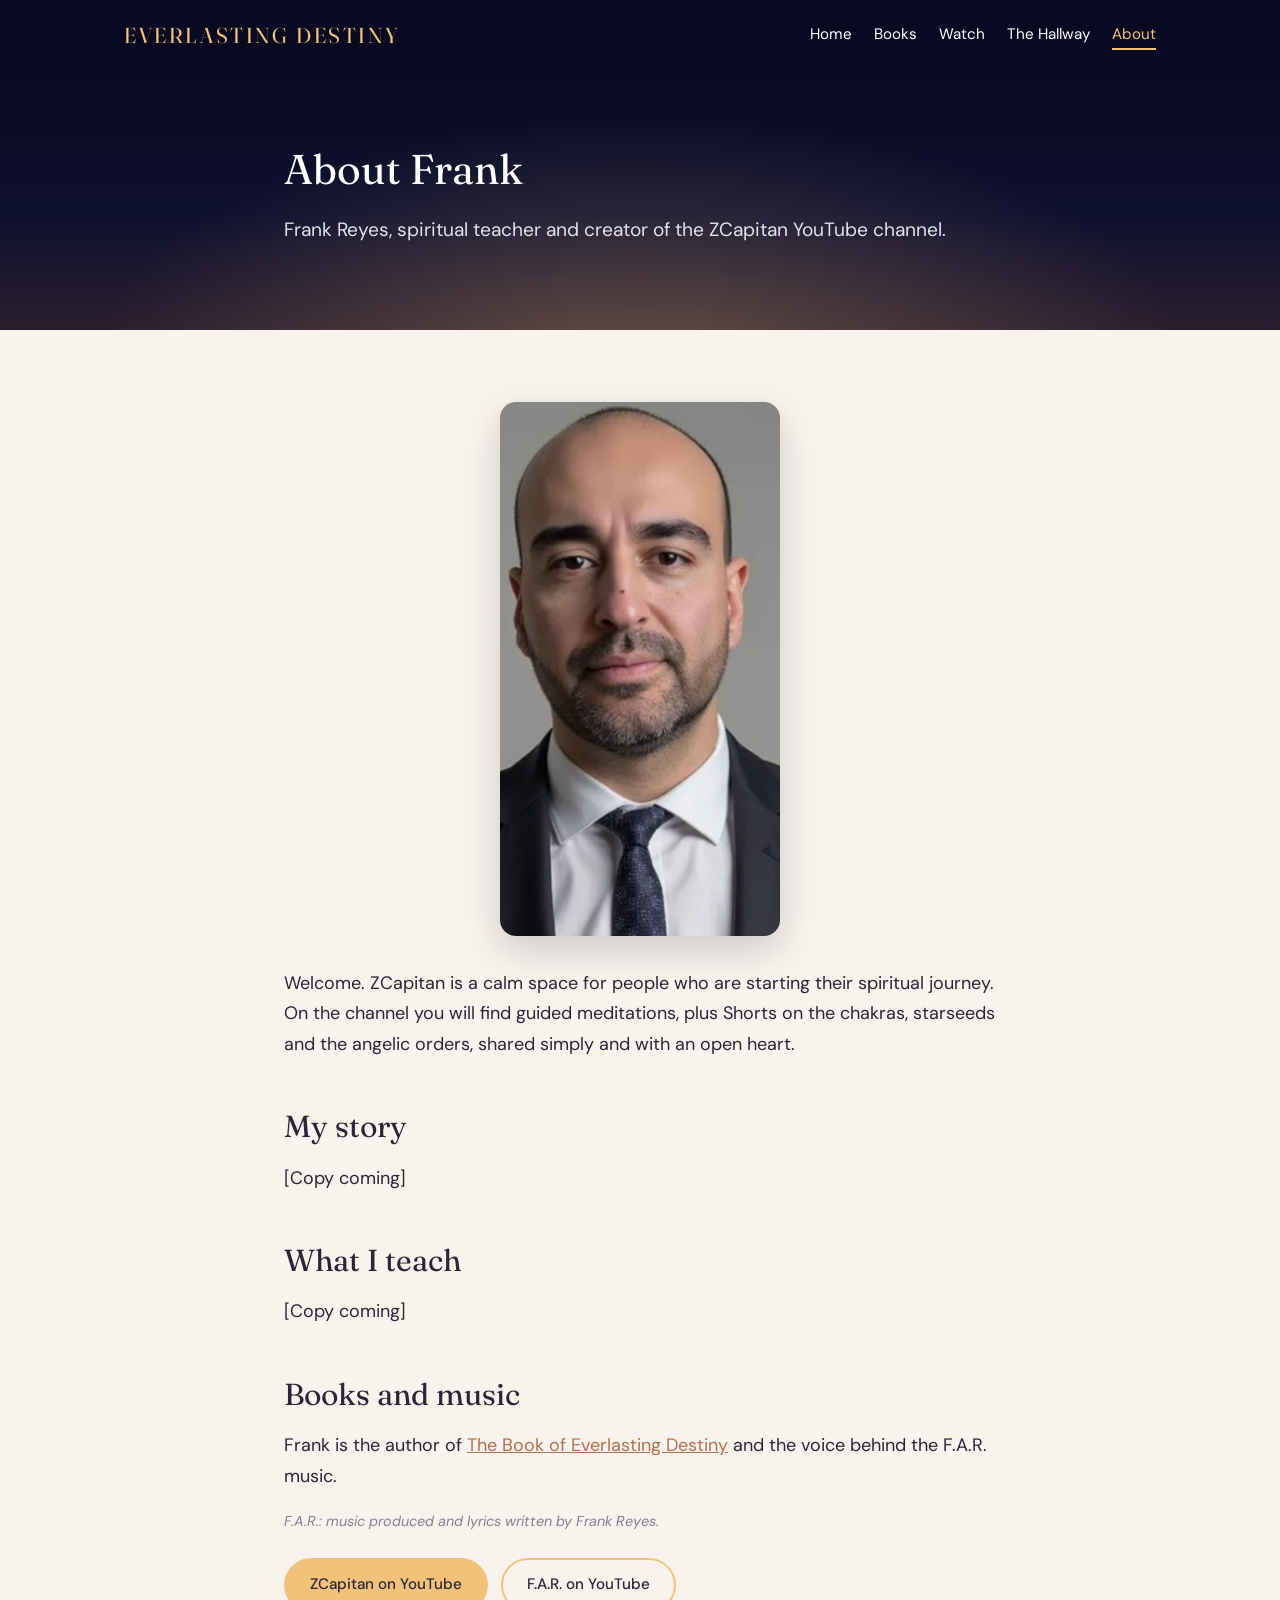
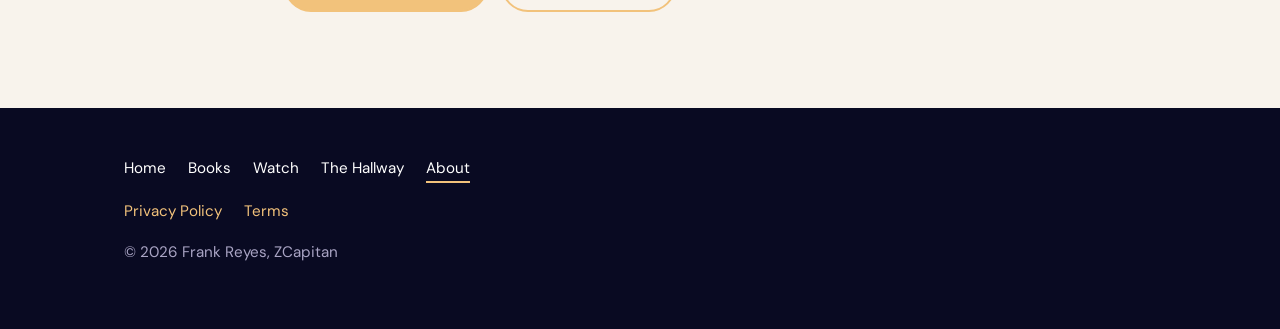
==== about.html @ 62c0195e "About preview: show Frank Reyes's supplied portrait Replace the About photo placeholder with the app" ====
<!DOCTYPE html>
<html lang="en">
<head>
<meta charset="utf-8">
<meta name="viewport" content="width=device-width, initial-scale=1">
<title>About | Everlasting Destiny | Frank Reyes</title>
<meta name="description" content="Frank Reyes, spiritual teacher and creator of the ZCapitan YouTube channel, a calm space for people who are starting their spiritual journey.">
<link rel="canonical" href="https://everlastingdestiny.com/about.html">
<script type="application/ld+json">
{
 "@context": "https://schema.org",
 "@graph": [
  {
   "@type": "WebSite",
   "@id": "https://everlastingdestiny.com/#website",
   "url": "https://everlastingdestiny.com/",
   "name": "Everlasting Destiny",
   "publisher": {
    "@id": "https://everlastingdestiny.com/#person"
   },
   "inLanguage": "en"
  },
  {
   "@type": "Person",
   "@id": "https://everlastingdestiny.com/#person",
   "name": "Frank Reyes",
   "alternateName": "ZCapitan",
   "url": "https://everlastingdestiny.com/about.html",
   "description": "Frank Reyes, spiritual teacher and creator of the ZCapitan YouTube channel.",
   "sameAs": [
    "https://www.youtube.com/@zcapitan11-11",
    "https://www.youtube.com/channel/UCcsgFkU-D784oD-atWfQndQ"
   ]
  },
  {
   "@type": "AboutPage",
   "@id": "https://everlastingdestiny.com/about.html#webpage",
   "url": "https://everlastingdestiny.com/about.html",
   "name": "About | Everlasting Destiny | Frank Reyes",
   "description": "Frank Reyes, spiritual teacher and creator of the ZCapitan YouTube channel, a calm space for people who are starting their spiritual journey.",
   "isPartOf": {
    "@id": "https://everlastingdestiny.com/#website"
   },
   "inLanguage": "en",
   "about": {
    "@id": "https://everlastingdestiny.com/#person"
   },
   "mainEntity": {
    "@id": "https://everlastingdestiny.com/#person"
   }
  }
 ]
}
</script>
<link rel="stylesheet" href="style.css">
</head>
<body>
<header class="site-header"><div class="wrap">
<a class="brand" href="index.html" aria-label="Everlasting Destiny, home">Everlasting Destiny</a>
<nav><a href="index.html">Home</a><a href="books.html">Books</a><a href="watch.html">Watch</a><a href="destiny-app.html">The Hallway</a><a href="about.html" aria-current="page">About</a></nav>
</div></header>
<main>
<section class="hero small"><div class="wrap narrow">
<h1>About Frank</h1>
<p class="lead">Frank Reyes, spiritual teacher and creator of the ZCapitan YouTube channel.</p>
</div></section>
<section><div class="wrap narrow">
<div class="photo"><img src="images/frank-author.jpg" alt="Portrait of Frank Reyes" width="800" height="1525"></div>
<p>Welcome. ZCapitan is a calm space for people who are starting their spiritual journey. On the channel you will find guided meditations, plus Shorts on the chakras, starseeds and the angelic orders, shared simply and with an open heart.</p>
<!-- PLACEHOLDER: bio copy comes from another team -->
<h2>My story</h2>
<p>[Copy coming]</p>
<h2>What I teach</h2>
<p>[Copy coming]</p>
<h2>Books and music</h2>
<p>Frank is the author of <a href="books.html">The Book of Everlasting Destiny</a> and the voice behind the F.A.R. music.</p>
<p class="credit">F.A.R.: music produced and lyrics written by Frank Reyes.</p>
<p><a class="btn" href="https://youtube.com/@zcapitan11-11">ZCapitan on YouTube</a> <a class="btn ghost" href="https://www.youtube.com/channel/UCcsgFkU-D784oD-atWfQndQ">F.A.R. on YouTube</a></p>
</div></section>
</main>
<footer class="site-footer"><div class="wrap">
<nav><a href="index.html">Home</a><a href="books.html">Books</a><a href="watch.html">Watch</a><a href="destiny-app.html">The Hallway</a><a href="about.html" aria-current="page">About</a></nav>
<p class="legal"><a href="privacy.html">Privacy Policy</a> <a href="terms.html">Terms</a></p>
<p>&copy; 2026 Frank Reyes, ZCapitan</p>
</div></footer>
</body>
</html>
---- style.css ----
@import url('https://fonts.googleapis.com/css2?family=Fraunces:ital,opsz,wght@0,9..144,300;0,9..144,400;0,9..144,500;1,9..144,300;1,9..144,400&family=DM+Sans:wght@400;500;600&display=swap');
:root{--navy:#0E1030;--navy2:#2A1E2E;--night:#090A22;--gold:#F2C27B;--gold-deep:#D49B4C;--peach:#E99A7C;--gold-soft:#F8EBD5;--cream:#F8F3EC;--ink:#2A2638;--muted:#857F92;--line:#ECE4D8}
*{box-sizing:border-box}
body{margin:0;font-family:"DM Sans",system-ui,sans-serif;color:var(--ink);background:var(--cream);line-height:1.7;font-size:18px}
img{max-width:100%;height:auto}
a{color:#B5704F}
h1,h2,h3{font-family:Fraunces,Georgia,serif;color:var(--ink);line-height:1.2;font-weight:400}
h1{font-size:2.6rem;margin:.2em 0 .4em}
h2{font-size:1.9rem;margin:1.6em 0 .5em}
section h2:first-child,.card h2,.feature h2,.book h2{margin-top:.2em}
.wrap{max-width:1080px;margin:0 auto;padding:0 24px}
.narrow{max-width:760px}
.center{text-align:center}
section{padding:72px 0}
.band{background:#fff;border-top:1px solid var(--line);border-bottom:1px solid var(--line)}
.site-header{background:var(--navy);color:#fff}
.site-header .wrap{display:flex;flex-wrap:wrap;align-items:center;justify-content:space-between;gap:12px;padding-top:18px;padding-bottom:18px}
.brand{font-family:Fraunces,Georgia,serif;color:var(--gold);text-decoration:none;font-size:1.4rem;letter-spacing:.04em}
.brand span{color:#dfe3ec;font-size:.95rem;margin-left:8px}
nav{display:flex;flex-wrap:wrap;gap:6px 22px}
.site-header nav a{color:#fff;text-decoration:none;font-family:"DM Sans",system-ui,sans-serif;font-size:.95rem}
nav a[aria-current]{color:var(--gold);border-bottom:2px solid var(--gold)}
.hero{background:radial-gradient(ellipse at 50% 110%,rgba(242,194,123,.28),transparent 60%),linear-gradient(180deg,var(--night) 0%,var(--navy) 55%,var(--navy2) 100%);color:#F4EEE6;padding:96px 0}
.hero.small{padding:64px 0}
.hero h1{color:#fff}
.hero .lead{color:#dfe3ec}
.lead{font-size:1.2rem}
.eyebrow{font-family:"DM Sans",system-ui,sans-serif;text-transform:uppercase;letter-spacing:.14em;font-size:.78rem;color:var(--gold);margin:0}
.tagline{font-family:Fraunces,Georgia,serif;font-style:italic;color:var(--peach);font-size:1.2rem}
.btn{display:inline-block;background:var(--gold);color:var(--ink);font-weight:500;text-decoration:none;padding:12px 24px;border-radius:999px;font-family:"DM Sans",system-ui,sans-serif;font-size:.95rem;margin:6px 8px 6px 0;border:2px solid var(--gold)}
.btn.ghost{background:transparent;color:inherit}
.hero .btn.ghost{color:#fff}
.btn.disabled{opacity:.6}
.feature,.book{display:grid;grid-template-columns:300px 1fr;gap:56px;align-items:start}
.cover{border-radius:14px;box-shadow:0 14px 36px rgba(14,16,48,.22)}
.steps{counter-reset:s;list-style:none;padding:0}
.steps li{counter-increment:s;position:relative;padding:14px 0 14px 64px;border-bottom:1px solid var(--line)}
.steps li::before{content:counter(s);position:absolute;left:0;top:12px;width:44px;height:44px;border-radius:50%;background:var(--navy);color:var(--gold);display:flex;align-items:center;justify-content:center;font-size:1.1rem}
.steps li a{display:block;font-size:1.15rem}
.steps li span{color:var(--muted);font-size:.95rem}
.cards{display:grid;grid-template-columns:1fr 1fr;gap:32px}
.card{background:#fff;border:1px solid var(--line);border-radius:22px;padding:36px;box-shadow:0 10px 30px rgba(42,38,56,.06)}
.card.music{background:var(--navy);color:#e9ecf3}
.card.music h2{color:#fff}
.card.music .btn{color:var(--navy)}
.credit{font-size:.9rem;color:var(--muted);font-style:italic}
.card.music .credit{color:var(--gold-soft)}
.signup{display:flex;flex-wrap:wrap;gap:10px;margin:16px 0 4px}
.center .signup{justify-content:center}
.signup input{flex:1 1 240px;max-width:360px;padding:12px 16px;border:1px solid var(--line);border-radius:999px;font-size:1rem;background:#fff}
.signup button{padding:12px 24px;border-radius:999px;border:0;background:var(--peach);color:#fff;font-weight:500;font-size:.95rem}
.note{font-size:.85rem;color:var(--muted);margin:0}
.sr{position:absolute;left:-9999px}
.meta{color:var(--muted)}
.grid{display:grid;grid-template-columns:repeat(3,1fr);gap:28px}
.thumb{background:var(--gold-soft);color:var(--ink);aspect-ratio:16/9;display:flex;align-items:center;justify-content:center;border-radius:16px;font-family:"DM Sans",system-ui,sans-serif}
.thumb.wide{margin:32px 0}
.photo{background:var(--gold-soft);width:100%;max-width:280px;margin:0 auto 32px;border-radius:16px;overflow:hidden;aspect-ratio:800/1525;box-shadow:0 14px 36px rgba(14,16,48,.18)}
.photo img{display:block;width:100%;height:100%;object-fit:cover;object-position:center top}
@media(max-height:700px){.photo{aspect-ratio:2/3}}
.tile h3{margin:.6em 0 .2em}
.site-footer{background:var(--navy);color:#cfd5e2;padding:48px 0;font-size:.95rem}
.site-footer nav a,.site-footer a{color:#fff;text-decoration:none;font-family:"DM Sans",system-ui,sans-serif}
.legal a{margin-right:18px;color:var(--gold)!important}
@media(max-width:760px){
body{font-size:17px}
h1{font-size:2rem}
section{padding:52px 0}
.hero{padding:64px 0}
.feature,.book,.cards,.grid{grid-template-columns:1fr;gap:32px}
.cover{max-width:220px}
}
.thumb.tall{aspect-ratio:9/16}
.features{padding-left:1.2em}
.features li{margin:.6em 0}
.features strong{color:var(--ink);display:block}
.proof{color:var(--gold-deep);font-size:1.1rem;margin:0 0 .4em}
.vid{display:block;text-decoration:none;color:var(--ink)}
.vid img{display:block;width:100%;aspect-ratio:16/9;object-fit:cover;border-radius:16px;box-shadow:0 6px 18px rgba(14,16,48,.14)}
.vid span{display:block;margin-top:10px;line-height:1.4}
.steps.vids li{padding:20px 0 20px 64px}
.steps.vids .vid{display:grid;grid-template-columns:220px 1fr;gap:20px;align-items:center}
.steps.vids .vid span{margin:0;font-size:1.1rem}
.farlinks{list-style:none;padding:0;display:flex;flex-wrap:wrap;gap:8px 20px}
.card.music a:not(.btn){color:var(--gold)}
@media(max-width:760px){.steps.vids .vid{grid-template-columns:1fr;gap:10px}}
.vis{display:grid;grid-template-columns:1fr 1fr;gap:20px;margin:20px 0}
.vis .thumb{border-radius:10px}
.card.music .vid{color:#fff}
.card.music .vid span{font-size:.95rem}
.subtitle{font-family:Fraunces,Georgia,serif;font-style:italic;color:var(--peach);font-size:1.15rem;margin:-.3em 0 0}
.byline{color:var(--muted);margin:.2em 0 1em}
.launch{color:var(--ink)}
.site-header{background:var(--night)}
.site-footer{background:var(--night);color:#A9A4C4}
.band{background:#fff}
/* Full screen hero: swap the image by changing --hero-img (desktop) and the mobile media query below */
:root{--hero-img:url("images/hero-hallway.jpg")}
@media(max-width:760px),(orientation:portrait){:root{--hero-img:url("images/hero-hallway-mobile.jpg")}}
html{scroll-behavior:smooth}
body:has(.hero-full) .site-header{position:absolute;top:0;left:0;right:0;z-index:5;background:transparent}
.hero-full{position:relative;isolation:isolate;min-height:100vh;min-height:100svh;display:flex;align-items:flex-end;padding:120px 0 12vh;background:var(--night);color:#F4EEE6;clip-path:inset(0)}
.hero-full::before{content:"";position:fixed;inset:0;z-index:-2;background:var(--night) var(--hero-img) center/cover no-repeat}
.hero-full::after{content:"";position:absolute;inset:0;z-index:-1;background:linear-gradient(180deg,rgba(9,10,34,.55) 0%,rgba(14,16,48,.15) 35%,rgba(14,16,48,.35) 55%,rgba(14,16,48,.85) 100%)}
.hero-full .hero-copy{width:100%}
.hero-full h1,.hero-full .lead,.hero-full .proof{text-shadow:0 2px 24px rgba(0,0,0,.45)}
.over{position:relative;z-index:1;background:var(--cream);border-radius:28px 28px 0 0;margin-top:-28px;box-shadow:0 -18px 40px rgba(9,10,34,.35);overflow:hidden}
.over>section:first-child{border-top:0}
.hero-full .hero-copy>*{animation:rise .9s ease-out both}
.hero-full .hero-copy>*:nth-child(2){animation-delay:.08s}.hero-full .hero-copy>*:nth-child(3){animation-delay:.16s}.hero-full .hero-copy>*:nth-child(4){animation-delay:.24s}.hero-full .hero-copy>*:nth-child(5){animation-delay:.32s}
@keyframes rise{from{opacity:0;transform:translateY(16px)}to{opacity:1;transform:none}}
@media(max-width:760px){.hero-full{padding:140px 0 10vh}.over{border-radius:20px 20px 0 0;margin-top:-20px}}
@media(prefers-reduced-motion:reduce){html{scroll-behavior:auto}.hero-full .hero-copy>*{animation:none}}
.hero-full .proof{text-shadow:0 1px 3px rgba(9,10,34,.9),0 0 18px rgba(9,10,34,.7)}
@media(max-width:760px),(orientation:portrait){.hero-full .hero-copy{background:radial-gradient(closest-side,rgba(9,10,34,.55) 0%,rgba(9,10,34,.4) 55%,rgba(9,10,34,0) 100%);padding-top:12px;padding-bottom:12px}}
.brand{font-family:Fraunces,Georgia,serif;font-weight:400;color:var(--gold);font-size:1.35rem;letter-spacing:.12em;text-transform:uppercase;white-space:nowrap;font-variation-settings:"opsz" 144}
@media(max-width:760px){.brand{font-size:1.05rem;letter-spacing:.1em}}
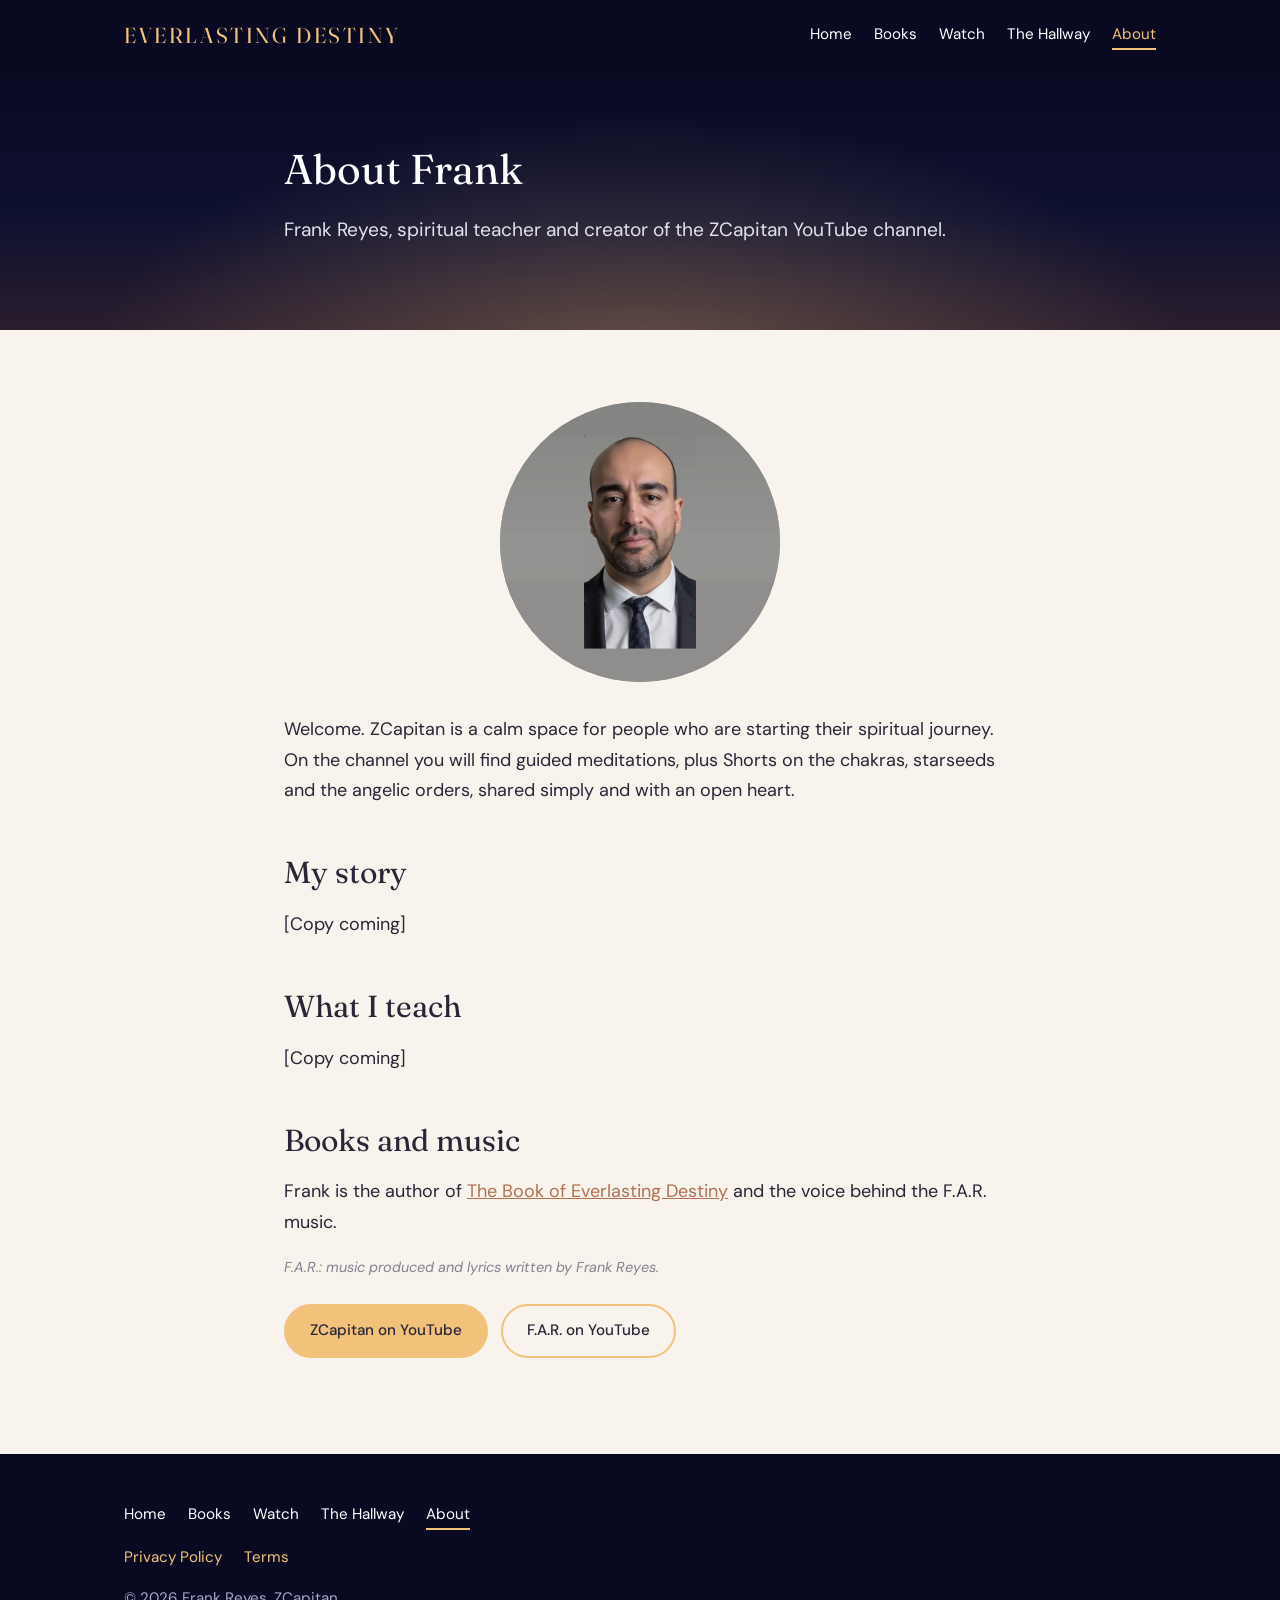
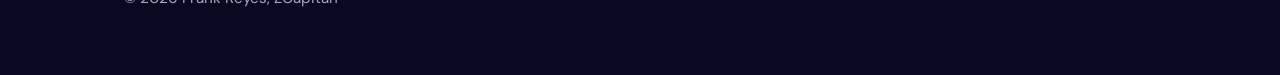
==== commit 3a38ffc2: "Fit the full portrait inside the About circle. Pad the supplied photo with its gray backdrop so the " ====
--- a/about.html
+++ b/about.html
@@ -65,7 +65,7 @@
 <p class="lead">Frank Reyes, spiritual teacher and creator of the ZCapitan YouTube channel.</p>
 </div></section>
 <section><div class="wrap narrow">
-<div class="photo"><img src="images/frank-author.jpg" alt="Portrait of Frank Reyes" width="800" height="1525"></div>
+<div class="photo"><img src="images/frank-reyes.jpg" alt="Portrait of Frank Reyes" width="1120" height="1120"></div>
 <p>Welcome. ZCapitan is a calm space for people who are starting their spiritual journey. On the channel you will find guided meditations, plus Shorts on the chakras, starseeds and the angelic orders, shared simply and with an open heart.</p>
 <!-- PLACEHOLDER: bio copy comes from another team -->
 <h2>My story</h2>
--- a/style.css
+++ b/style.css
@@ -53,11 +53,10 @@
 .sr{position:absolute;left:-9999px}
 .meta{color:var(--muted)}
 .grid{display:grid;grid-template-columns:repeat(3,1fr);gap:28px}
-.thumb{background:var(--gold-soft);color:var(--ink);aspect-ratio:16/9;display:flex;align-items:center;justify-content:center;border-radius:16px;font-family:"DM Sans",system-ui,sans-serif}
+.thumb,.photo{background:var(--gold-soft);color:var(--ink);aspect-ratio:16/9;display:flex;align-items:center;justify-content:center;border-radius:16px;font-family:"DM Sans",system-ui,sans-serif}
 .thumb.wide{margin:32px 0}
-.photo{background:var(--gold-soft);width:100%;max-width:280px;margin:0 auto 32px;border-radius:16px;overflow:hidden;aspect-ratio:800/1525;box-shadow:0 14px 36px rgba(14,16,48,.18)}
-.photo img{display:block;width:100%;height:100%;object-fit:cover;object-position:center top}
-@media(max-height:700px){.photo{aspect-ratio:2/3}}
+.photo{aspect-ratio:1;max-width:280px;border-radius:50%;margin:0 auto 32px;position:relative;overflow:hidden;background:#908e8c}
+.photo img{position:absolute;inset:0;width:100%;height:100%;object-fit:contain;object-position:center}
 .tile h3{margin:.6em 0 .2em}
 .site-footer{background:var(--navy);color:#cfd5e2;padding:48px 0;font-size:.95rem}
 .site-footer nav a,.site-footer a{color:#fff;text-decoration:none;font-family:"DM Sans",system-ui,sans-serif}
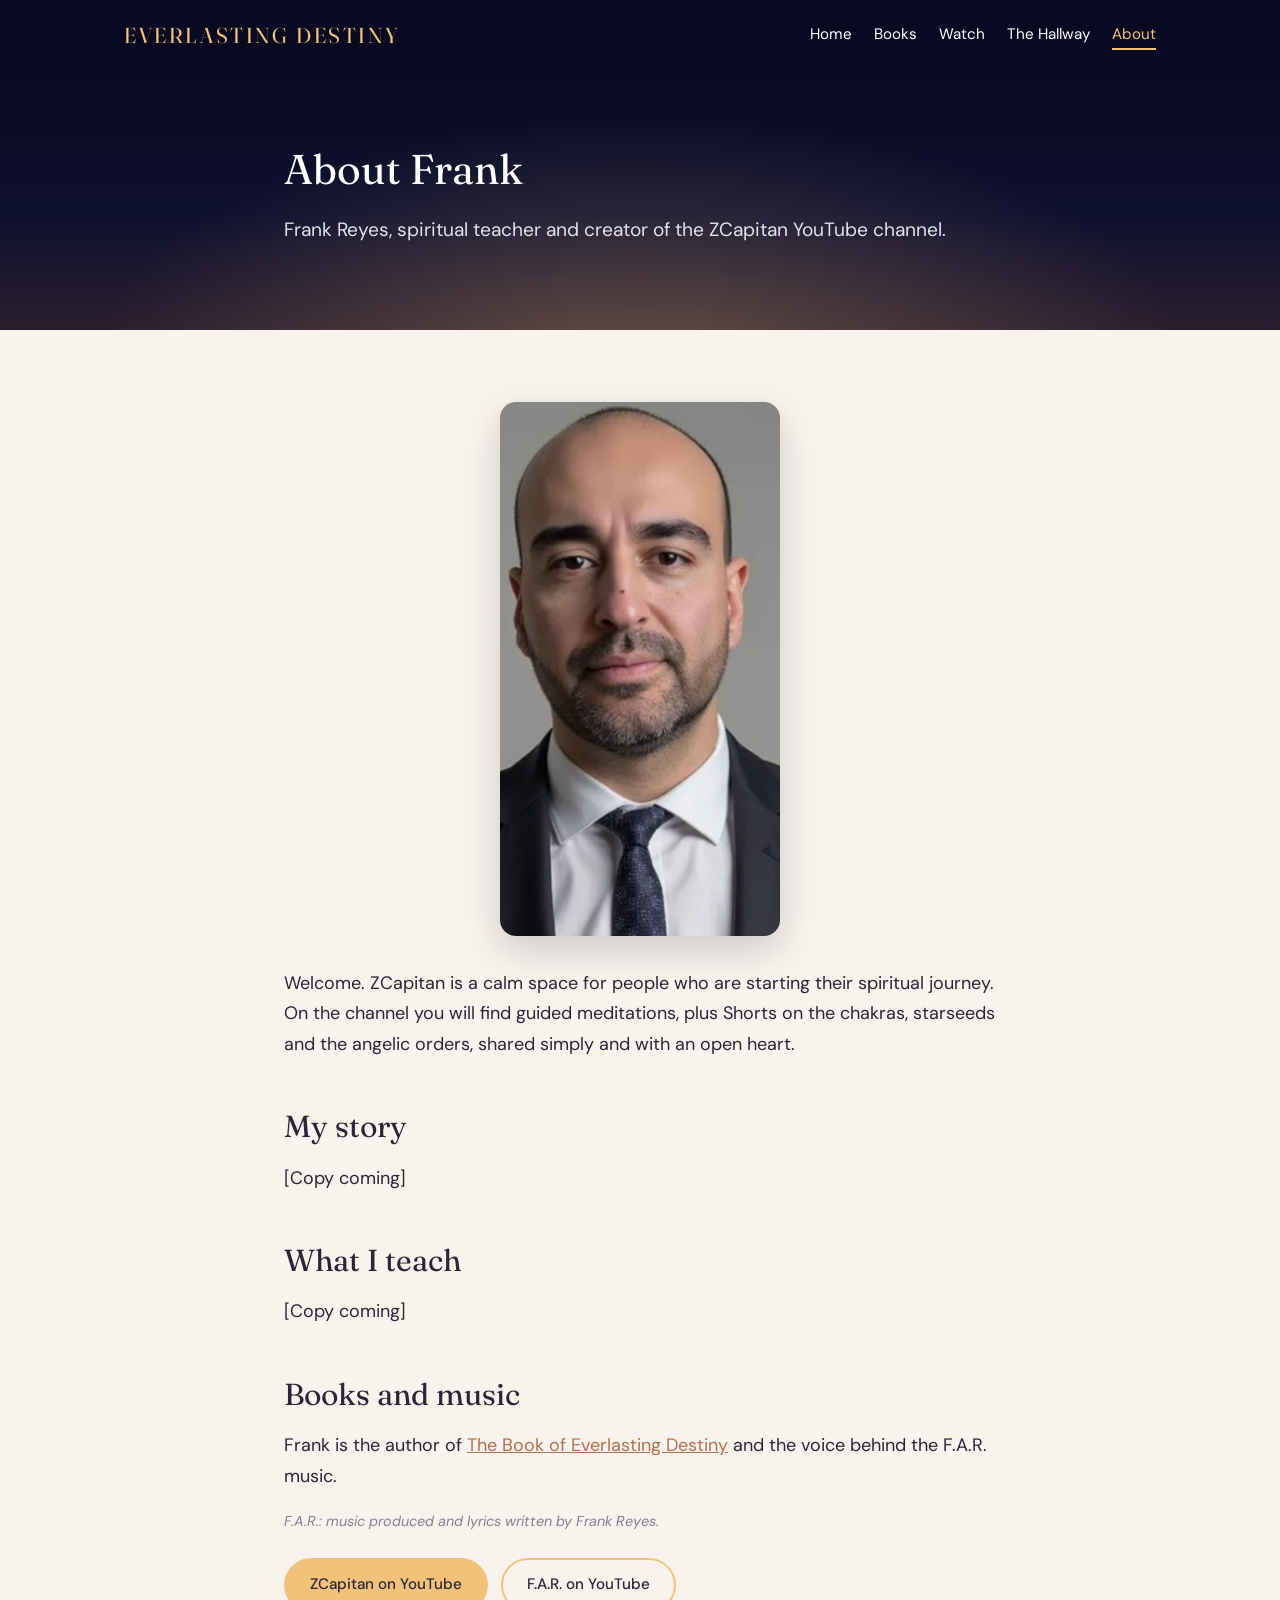
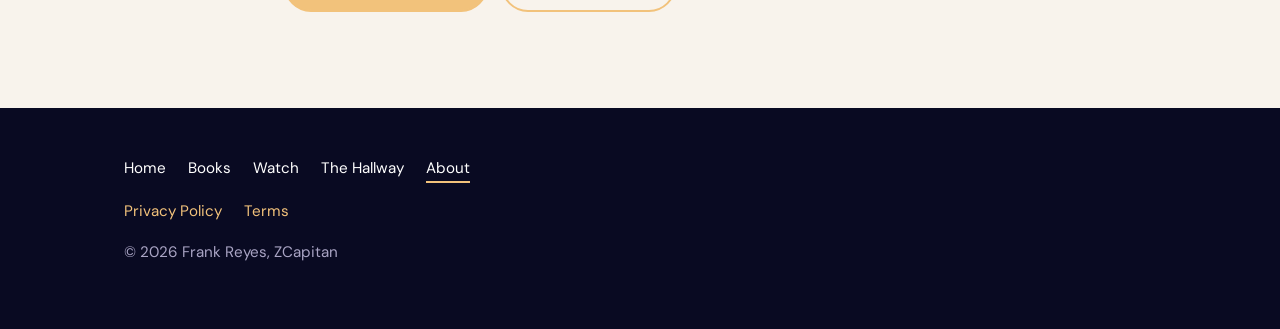
==== commit 1430e03a: "About page: add Frank Reyes portrait Replace the About photo placeholder with the approved portrait " ====
--- a/about.html
+++ b/about.html
@@ -65,7 +65,7 @@
 <p class="lead">Frank Reyes, spiritual teacher and creator of the ZCapitan YouTube channel.</p>
 </div></section>
 <section><div class="wrap narrow">
-<div class="photo"><img src="images/frank-reyes.jpg" alt="Portrait of Frank Reyes" width="1120" height="1120"></div>
+<div class="photo"><img src="images/frank-author.jpg" alt="Portrait of Frank Reyes" width="800" height="1525"></div>
 <p>Welcome. ZCapitan is a calm space for people who are starting their spiritual journey. On the channel you will find guided meditations, plus Shorts on the chakras, starseeds and the angelic orders, shared simply and with an open heart.</p>
 <!-- PLACEHOLDER: bio copy comes from another team -->
 <h2>My story</h2>
--- a/style.css
+++ b/style.css
@@ -53,10 +53,11 @@
 .sr{position:absolute;left:-9999px}
 .meta{color:var(--muted)}
 .grid{display:grid;grid-template-columns:repeat(3,1fr);gap:28px}
-.thumb,.photo{background:var(--gold-soft);color:var(--ink);aspect-ratio:16/9;display:flex;align-items:center;justify-content:center;border-radius:16px;font-family:"DM Sans",system-ui,sans-serif}
+.thumb{background:var(--gold-soft);color:var(--ink);aspect-ratio:16/9;display:flex;align-items:center;justify-content:center;border-radius:16px;font-family:"DM Sans",system-ui,sans-serif}
 .thumb.wide{margin:32px 0}
-.photo{aspect-ratio:1;max-width:280px;border-radius:50%;margin:0 auto 32px;position:relative;overflow:hidden;background:#908e8c}
-.photo img{position:absolute;inset:0;width:100%;height:100%;object-fit:contain;object-position:center}
+.photo{background:var(--gold-soft);width:100%;max-width:280px;margin:0 auto 32px;border-radius:16px;overflow:hidden;aspect-ratio:800/1525;box-shadow:0 14px 36px rgba(14,16,48,.18)}
+.photo img{display:block;width:100%;height:100%;object-fit:cover;object-position:center top}
+@media(max-height:700px){.photo{aspect-ratio:2/3}}
 .tile h3{margin:.6em 0 .2em}
 .site-footer{background:var(--navy);color:#cfd5e2;padding:48px 0;font-size:.95rem}
 .site-footer nav a,.site-footer a{color:#fff;text-decoration:none;font-family:"DM Sans",system-ui,sans-serif}
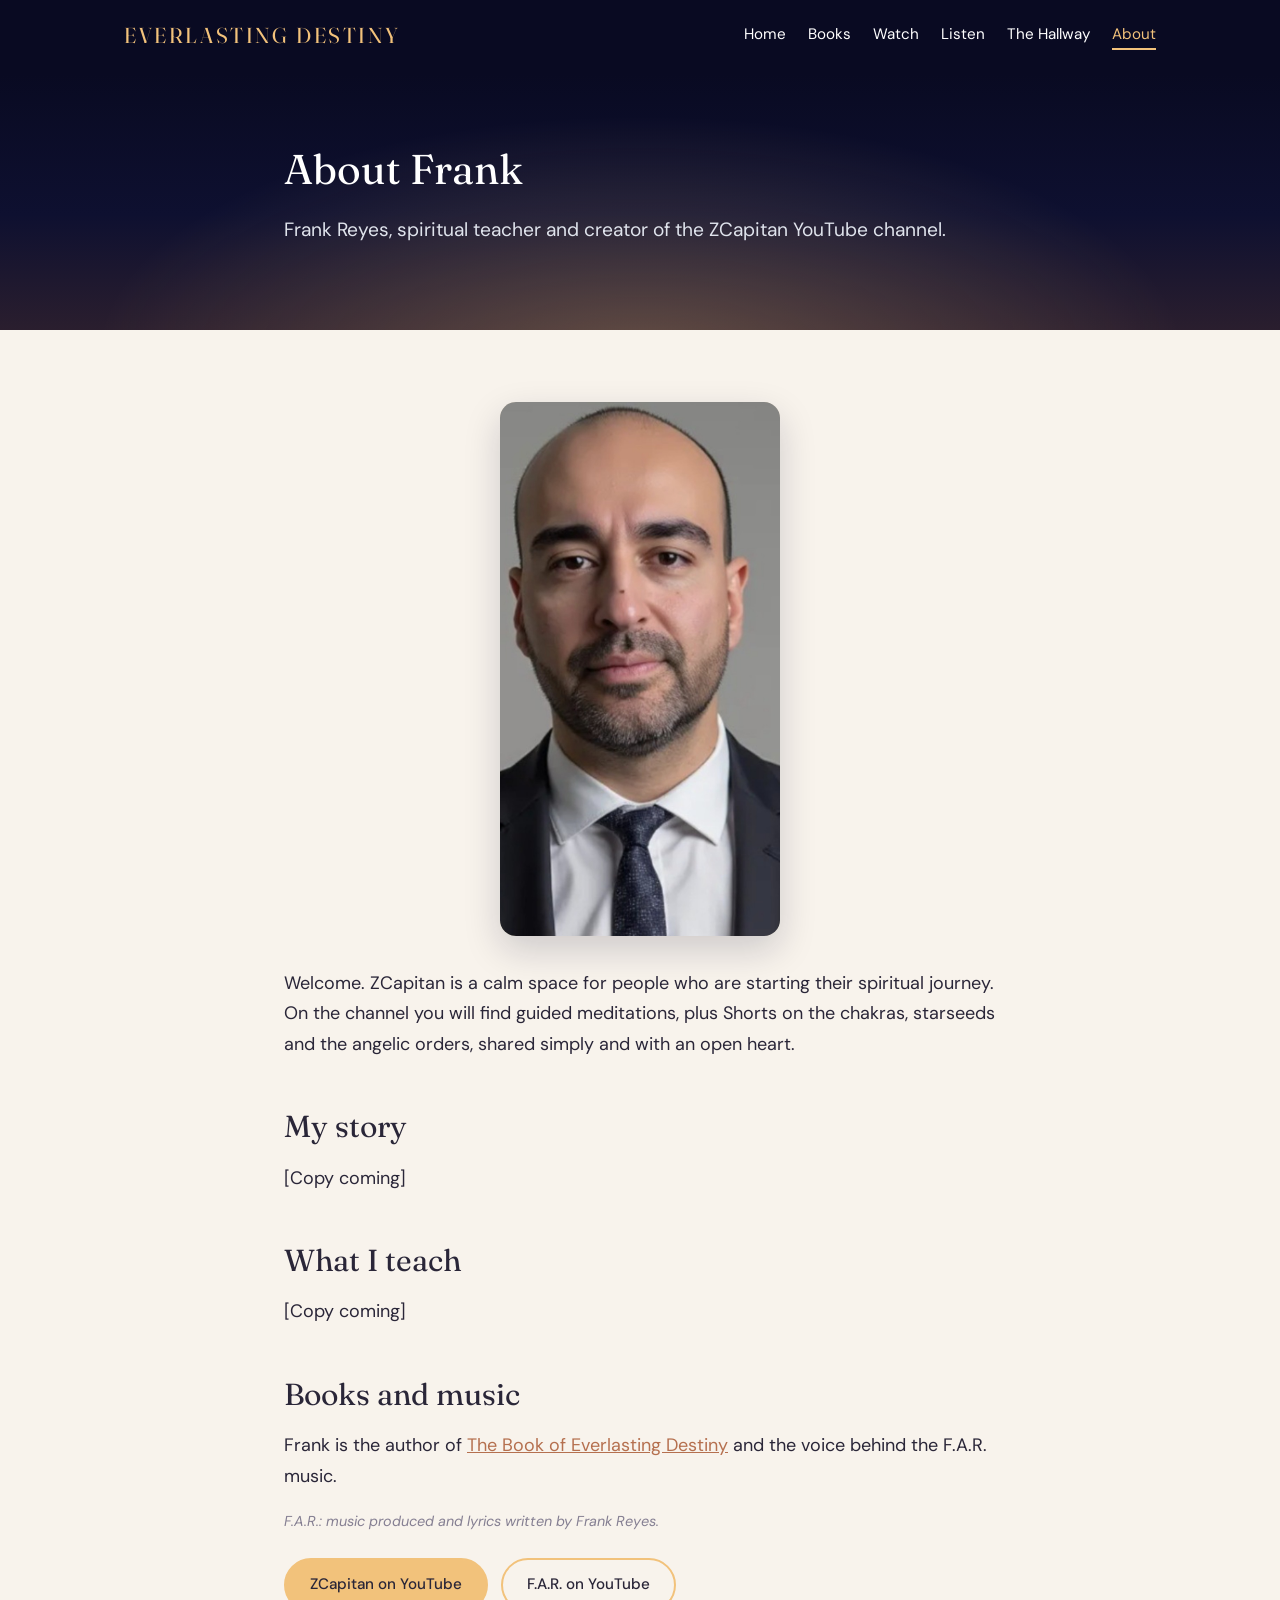
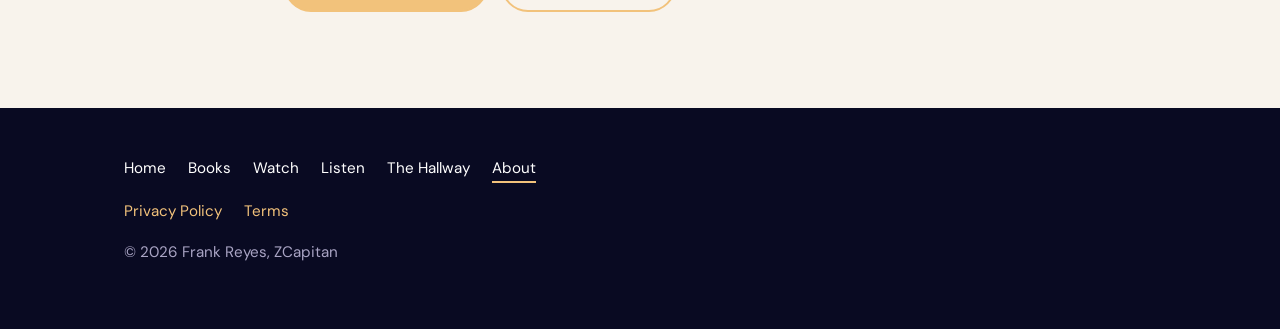
==== commit a3c51c93: "Add a Listen page for F.A.R. albums Link Apple Music and Spotify for We Were Made of Dawn and Unlock" ====
--- a/about.html
+++ b/about.html
@@ -29,7 +29,9 @@
    "description": "Frank Reyes, spiritual teacher and creator of the ZCapitan YouTube channel.",
    "sameAs": [
     "https://www.youtube.com/@zcapitan11-11",
-    "https://www.youtube.com/channel/UCcsgFkU-D784oD-atWfQndQ"
+    "https://www.youtube.com/channel/UCcsgFkU-D784oD-atWfQndQ",
+    "https://www.youtube.com/@FARofficialmusic",
+    "https://open.spotify.com/artist/4A9txgDPPvknNL4i1zUjVq"
    ]
   },
   {
@@ -57,7 +59,7 @@
 <body>
 <header class="site-header"><div class="wrap">
 <a class="brand" href="index.html" aria-label="Everlasting Destiny, home">Everlasting Destiny</a>
-<nav><a href="index.html">Home</a><a href="books.html">Books</a><a href="watch.html">Watch</a><a href="destiny-app.html">The Hallway</a><a href="about.html" aria-current="page">About</a></nav>
+<nav><a href="index.html">Home</a><a href="books.html">Books</a><a href="watch.html">Watch</a><a href="listen.html">Listen</a><a href="destiny-app.html">The Hallway</a><a href="about.html" aria-current="page">About</a></nav>
 </div></header>
 <main>
 <section class="hero small"><div class="wrap narrow">
@@ -79,7 +81,7 @@
 </div></section>
 </main>
 <footer class="site-footer"><div class="wrap">
-<nav><a href="index.html">Home</a><a href="books.html">Books</a><a href="watch.html">Watch</a><a href="destiny-app.html">The Hallway</a><a href="about.html" aria-current="page">About</a></nav>
+<nav><a href="index.html">Home</a><a href="books.html">Books</a><a href="watch.html">Watch</a><a href="listen.html">Listen</a><a href="destiny-app.html">The Hallway</a><a href="about.html" aria-current="page">About</a></nav>
 <p class="legal"><a href="privacy.html">Privacy Policy</a> <a href="terms.html">Terms</a></p>
 <p>&copy; 2026 Frank Reyes, ZCapitan</p>
 </div></footer>
--- a/style.css
+++ b/style.css
@@ -38,7 +38,7 @@
 .steps li::before{content:counter(s);position:absolute;left:0;top:12px;width:44px;height:44px;border-radius:50%;background:var(--navy);color:var(--gold);display:flex;align-items:center;justify-content:center;font-size:1.1rem}
 .steps li a{display:block;font-size:1.15rem}
 .steps li span{color:var(--muted);font-size:.95rem}
-.cards{display:grid;grid-template-columns:1fr 1fr;gap:32px}
+.cards{display:grid;grid-template-columns:1fr 1fr;gap:32px;align-items:start}
 .card{background:#fff;border:1px solid var(--line);border-radius:22px;padding:36px;box-shadow:0 10px 30px rgba(42,38,56,.06)}
 .card.music{background:var(--navy);color:#e9ecf3}
 .card.music h2{color:#fff}
@@ -115,3 +115,24 @@
 @media(max-width:760px),(orientation:portrait){.hero-full .hero-copy{background:radial-gradient(closest-side,rgba(9,10,34,.55) 0%,rgba(9,10,34,.4) 55%,rgba(9,10,34,0) 100%);padding-top:12px;padding-bottom:12px}}
 .brand{font-family:Fraunces,Georgia,serif;font-weight:400;color:var(--gold);font-size:1.35rem;letter-spacing:.12em;text-transform:uppercase;white-space:nowrap;font-variation-settings:"opsz" 144}
 @media(max-width:760px){.brand{font-size:1.05rem;letter-spacing:.1em}}
+.app-icon{width:72px;height:72px;border-radius:16px;display:block;margin:18px 0 4px;object-fit:cover;box-shadow:0 8px 22px rgba(0,0,0,.28)}
+.shot{margin:0;width:100%}
+.shot figcaption{margin:12px 0 0;text-align:center;color:var(--muted);font-size:.95rem}
+.thumb.tall{overflow:hidden;position:relative;display:block;width:100%;box-shadow:0 10px 28px rgba(14,16,48,.12)}
+.thumb.tall img{position:absolute;inset:0;width:100%;height:100%;object-fit:cover;object-position:center top;border-radius:inherit}
+.farstrip{margin:8px 0 4px}
+.farrow{margin:0 0 16px}
+.farname{margin:0 0 6px;font-family:"DM Sans",system-ui,sans-serif;font-weight:500;font-size:1rem}
+.fardate{font-weight:400;color:var(--muted);font-size:.9rem}
+.card.music .farname{color:#fff}
+.card.music .fardate{color:var(--gold-soft)}
+.stores{margin:.2em 0;display:flex;flex-wrap:wrap;align-items:center;gap:8px}
+.stores .btn{margin:0}
+.farstrip .btn{padding:8px 14px;font-size:.88rem}
+.stores .btn.disabled{background:transparent;color:var(--muted);border-color:var(--line);opacity:1;cursor:default}
+.card.music .stores .btn.disabled{color:var(--gold-soft);border-color:rgba(248,235,213,.4);background:transparent}
+.more{margin:.2em 0 0}
+.album{background:#fff;border:1px solid var(--line);border-radius:22px;padding:32px 36px;box-shadow:0 10px 30px rgba(42,38,56,.06);margin:0 0 24px}
+.album.secondary{padding:24px 28px;box-shadow:none;background:transparent}
+.album h2{margin-top:.15em}
+.album.secondary h2{font-size:1.45rem}
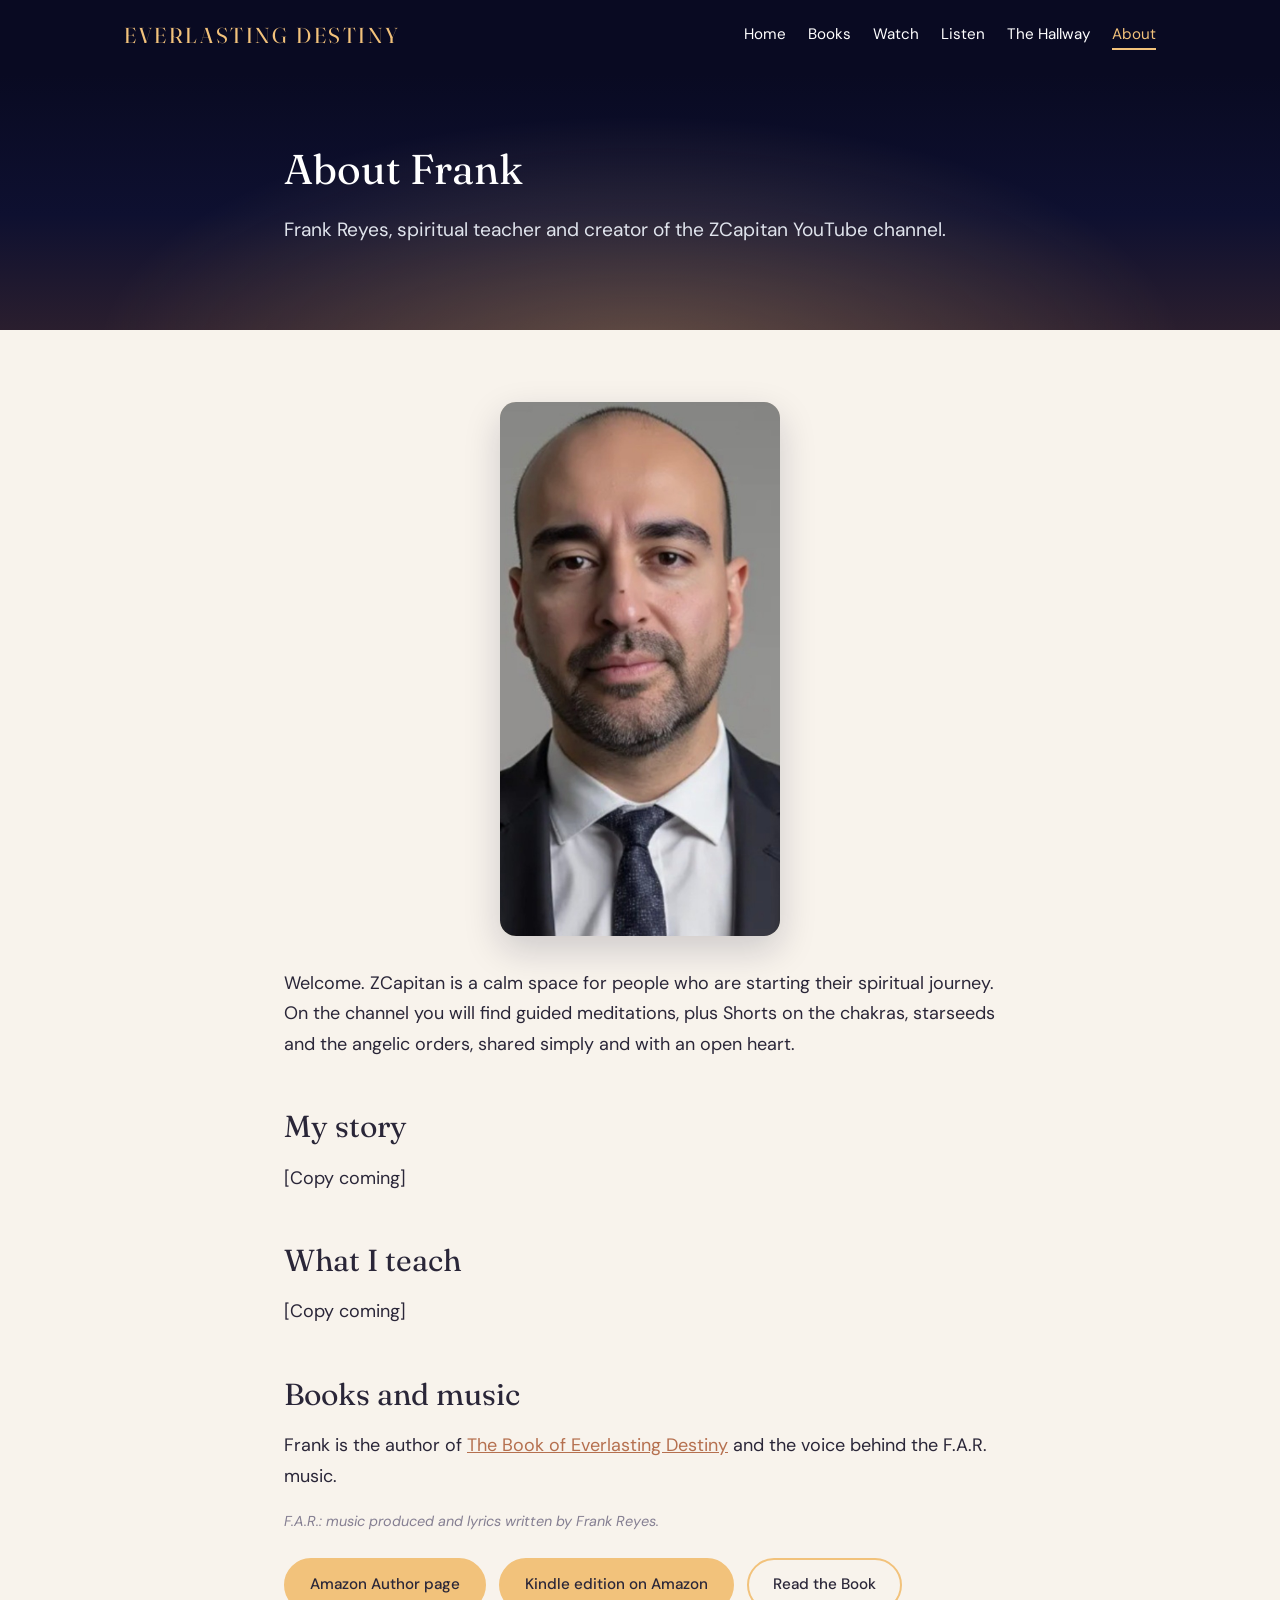
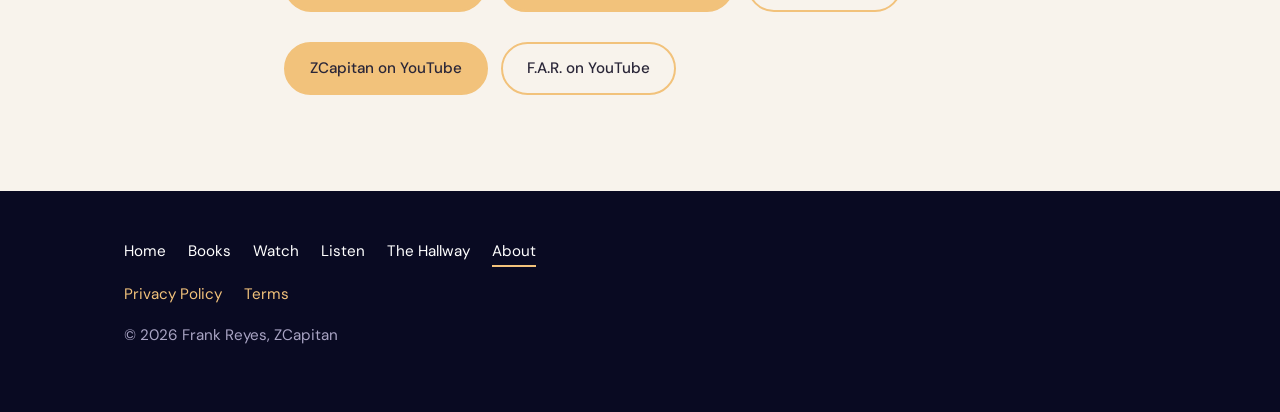
==== commit 28c78b5e: "About page: add Amazon Author and Kindle links Show Frank's Amazon Author page and the Kindle editio" ====
--- a/about.html
+++ b/about.html
@@ -31,7 +31,8 @@
     "https://www.youtube.com/@zcapitan11-11",
     "https://www.youtube.com/channel/UCcsgFkU-D784oD-atWfQndQ",
     "https://www.youtube.com/@FARofficialmusic",
-    "https://open.spotify.com/artist/4A9txgDPPvknNL4i1zUjVq"
+    "https://open.spotify.com/artist/4A9txgDPPvknNL4i1zUjVq",
+    "https://www.amazon.com/author/frankreyes"
    ]
   },
   {
@@ -77,6 +78,7 @@
 <h2>Books and music</h2>
 <p>Frank is the author of <a href="books.html">The Book of Everlasting Destiny</a> and the voice behind the F.A.R. music.</p>
 <p class="credit">F.A.R.: music produced and lyrics written by Frank Reyes.</p>
+<p><a class="btn" href="https://www.amazon.com/author/frankreyes">Amazon Author page</a> <a class="btn" href="https://www.amazon.com/dp/B0GX2WRFKX">Kindle edition on Amazon</a> <a class="btn ghost" href="books.html">Read the Book</a></p>
 <p><a class="btn" href="https://youtube.com/@zcapitan11-11">ZCapitan on YouTube</a> <a class="btn ghost" href="https://www.youtube.com/channel/UCcsgFkU-D784oD-atWfQndQ">F.A.R. on YouTube</a></p>
 </div></section>
 </main>
--- a/style.css
+++ b/style.css
@@ -121,7 +121,8 @@
 .thumb.tall{overflow:hidden;position:relative;display:block;width:100%;box-shadow:0 10px 28px rgba(14,16,48,.12)}
 .thumb.tall img{position:absolute;inset:0;width:100%;height:100%;object-fit:cover;object-position:center top;border-radius:inherit}
 .farstrip{margin:8px 0 4px}
-.farrow{margin:0 0 16px}
+.farrow{display:grid;grid-template-columns:76px 1fr;gap:14px;align-items:start;margin:0 0 16px}
+.farcover{width:76px;height:76px;object-fit:cover;border-radius:12px;display:block;box-shadow:0 8px 18px rgba(14,16,48,.22)}
 .farname{margin:0 0 6px;font-family:"DM Sans",system-ui,sans-serif;font-weight:500;font-size:1rem}
 .fardate{font-weight:400;color:var(--muted);font-size:.9rem}
 .card.music .farname{color:#fff}
@@ -136,3 +137,14 @@
 .album.secondary{padding:24px 28px;box-shadow:none;background:transparent}
 .album h2{margin-top:.15em}
 .album.secondary h2{font-size:1.45rem}
+.album-top{display:grid;grid-template-columns:148px 1fr;gap:22px;align-items:center}
+.album.secondary .album-top{grid-template-columns:112px 1fr;gap:16px}
+.album-cover{width:100%;height:auto;aspect-ratio:1;object-fit:cover;border-radius:14px;display:block;box-shadow:0 10px 24px rgba(14,16,48,.16)}
+.play{display:block;width:100%;height:352px;margin-top:18px;border:0;border-radius:12px}
+.play.apple{height:450px}
+@media(max-width:760px){
+.album-top,.album.secondary .album-top{grid-template-columns:1fr;gap:12px}
+.album-cover{width:112px}
+.farrow{grid-template-columns:64px 1fr;gap:12px}
+.farcover{width:64px;height:64px}
+}
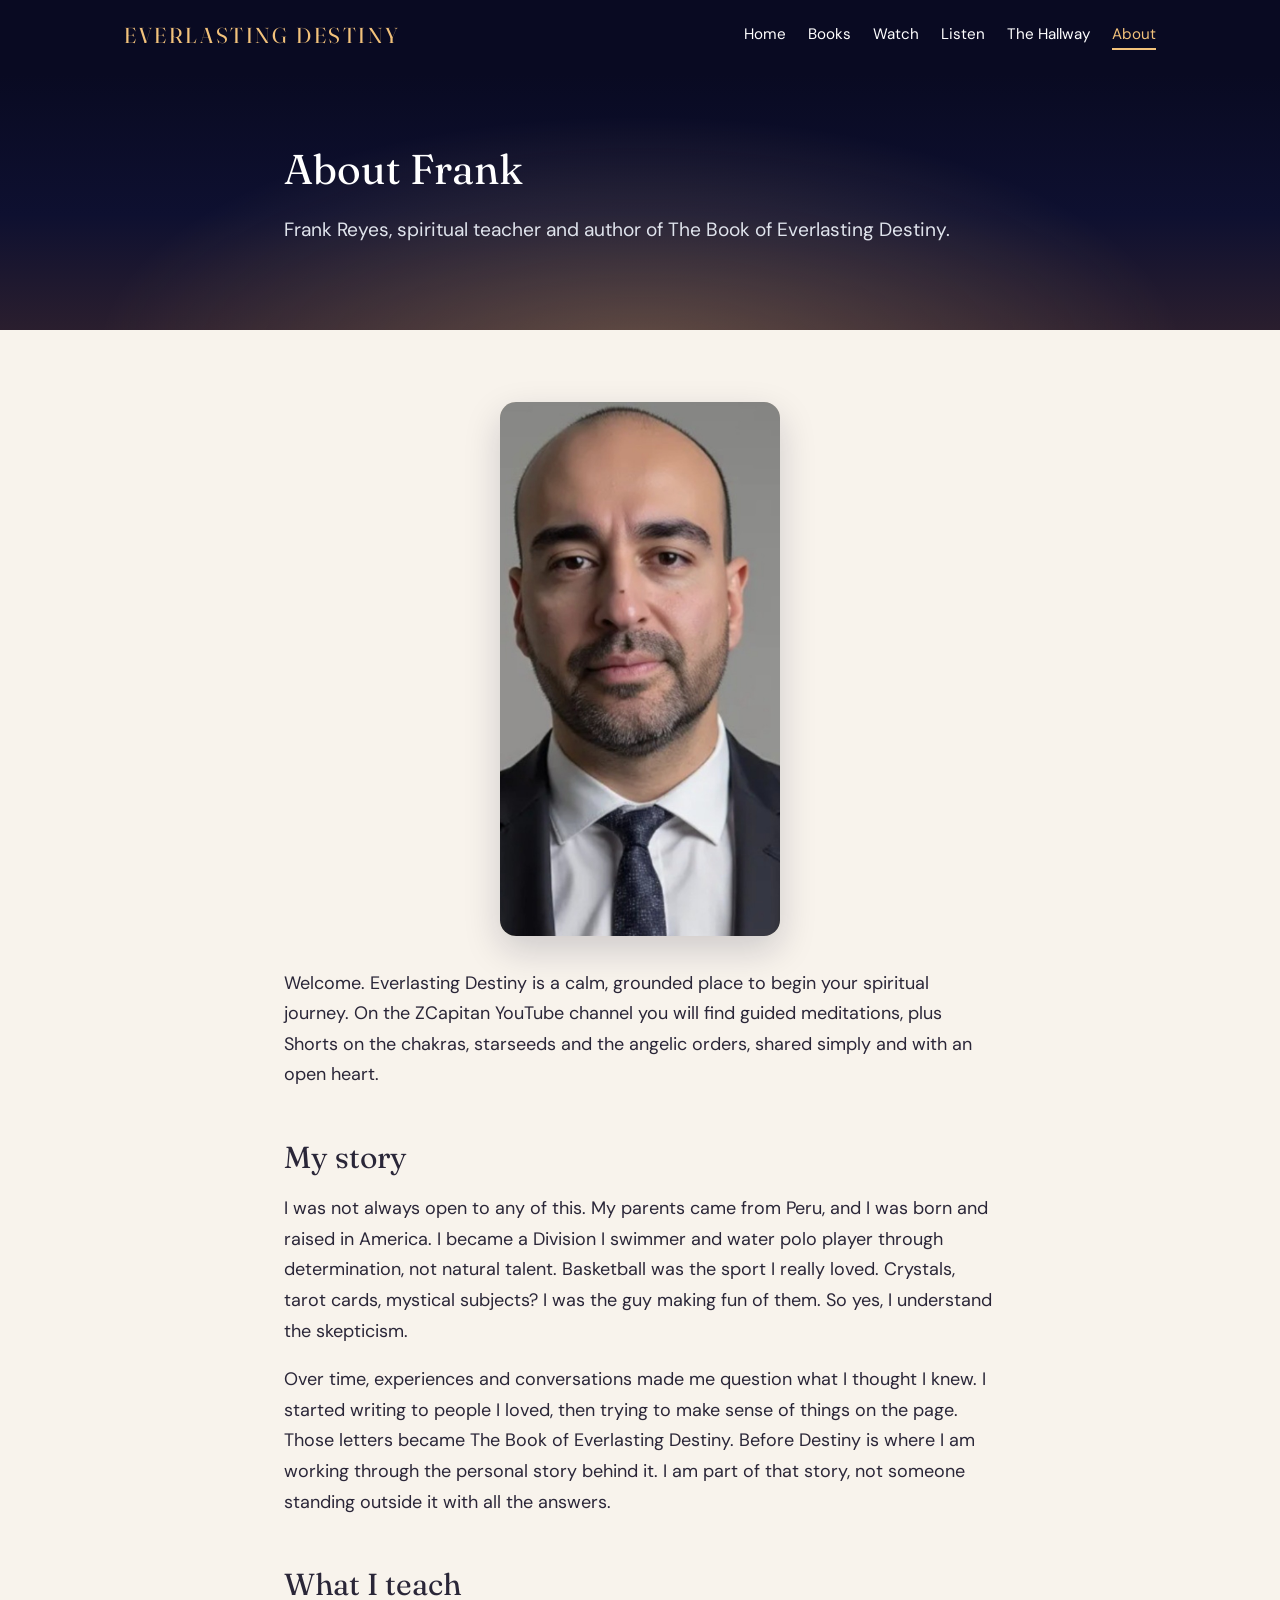
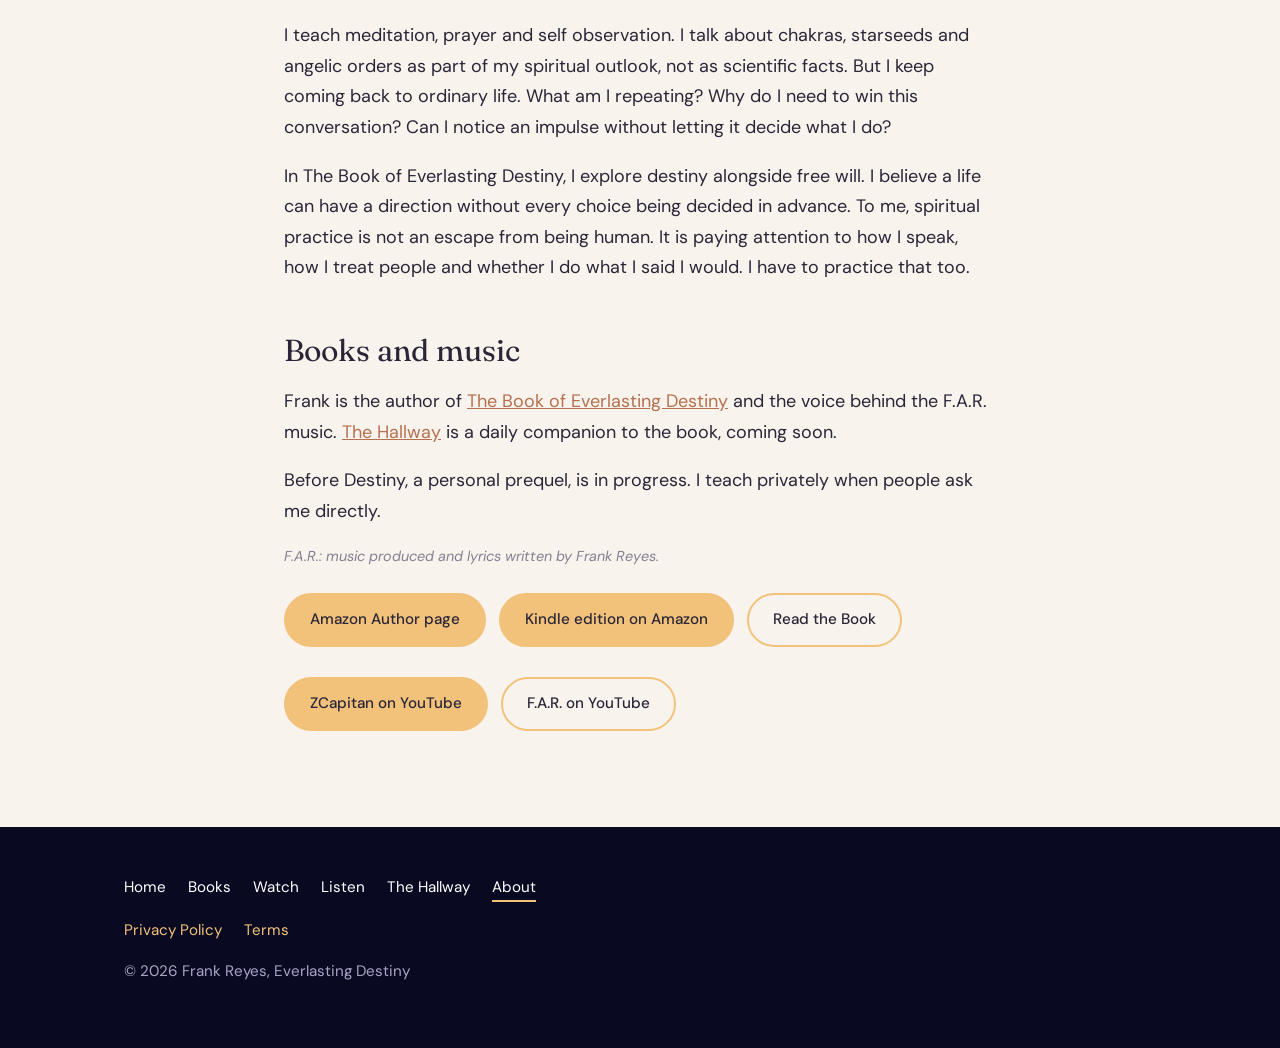
==== commit 3017bb2d: "Position Everlasting Destiny as the house and ZCapitan as the channel. Update the footer, home bylin" ====
--- a/about.html
+++ b/about.html
@@ -4,7 +4,7 @@
 <meta charset="utf-8">
 <meta name="viewport" content="width=device-width, initial-scale=1">
 <title>About | Everlasting Destiny | Frank Reyes</title>
-<meta name="description" content="Frank Reyes, spiritual teacher and creator of the ZCapitan YouTube channel, a calm space for people who are starting their spiritual journey.">
+<meta name="description" content="Frank Reyes, spiritual teacher and author of The Book of Everlasting Destiny. Everlasting Destiny is a calm, grounded place to begin your spiritual journey. On the ZCapitan YouTube channel you will find guided meditations, plus Shorts on the chakras, starseeds and the angelic orders, shared simply and with an open heart.">
 <link rel="canonical" href="https://everlastingdestiny.com/about.html">
 <script type="application/ld+json">
 {
@@ -24,9 +24,8 @@
    "@type": "Person",
    "@id": "https://everlastingdestiny.com/#person",
    "name": "Frank Reyes",
-   "alternateName": "ZCapitan",
    "url": "https://everlastingdestiny.com/about.html",
-   "description": "Frank Reyes, spiritual teacher and creator of the ZCapitan YouTube channel.",
+   "description": "Frank Reyes, spiritual teacher and author of The Book of Everlasting Destiny.",
    "sameAs": [
     "https://www.youtube.com/@zcapitan11-11",
     "https://www.youtube.com/channel/UCcsgFkU-D784oD-atWfQndQ",
@@ -40,7 +39,7 @@
    "@id": "https://everlastingdestiny.com/about.html#webpage",
    "url": "https://everlastingdestiny.com/about.html",
    "name": "About | Everlasting Destiny | Frank Reyes",
-   "description": "Frank Reyes, spiritual teacher and creator of the ZCapitan YouTube channel, a calm space for people who are starting their spiritual journey.",
+   "description": "Frank Reyes, spiritual teacher and author of The Book of Everlasting Destiny. Everlasting Destiny is a calm, grounded place to begin your spiritual journey. On the ZCapitan YouTube channel you will find guided meditations, plus Shorts on the chakras, starseeds and the angelic orders, shared simply and with an open heart.",
    "isPartOf": {
     "@id": "https://everlastingdestiny.com/#website"
    },
@@ -65,18 +64,20 @@
 <main>
 <section class="hero small"><div class="wrap narrow">
 <h1>About Frank</h1>
-<p class="lead">Frank Reyes, spiritual teacher and creator of the ZCapitan YouTube channel.</p>
+<p class="lead">Frank Reyes, spiritual teacher and author of The Book of Everlasting Destiny.</p>
 </div></section>
 <section><div class="wrap narrow">
 <div class="photo"><img src="images/frank-author.jpg" alt="Portrait of Frank Reyes" width="800" height="1525"></div>
-<p>Welcome. ZCapitan is a calm space for people who are starting their spiritual journey. On the channel you will find guided meditations, plus Shorts on the chakras, starseeds and the angelic orders, shared simply and with an open heart.</p>
-<!-- PLACEHOLDER: bio copy comes from another team -->
+<p>Welcome. Everlasting Destiny is a calm, grounded place to begin your spiritual journey. On the ZCapitan YouTube channel you will find guided meditations, plus Shorts on the chakras, starseeds and the angelic orders, shared simply and with an open heart.</p>
 <h2>My story</h2>
-<p>[Copy coming]</p>
+<p>I was not always open to any of this. My parents came from Peru, and I was born and raised in America. I became a Division I swimmer and water polo player through determination, not natural talent. Basketball was the sport I really loved. Crystals, tarot cards, mystical subjects? I was the guy making fun of them. So yes, I understand the skepticism.</p>
+<p>Over time, experiences and conversations made me question what I thought I knew. I started writing to people I loved, then trying to make sense of things on the page. Those letters became The Book of Everlasting Destiny. Before Destiny is where I am working through the personal story behind it. I am part of that story, not someone standing outside it with all the answers.</p>
 <h2>What I teach</h2>
-<p>[Copy coming]</p>
+<p>I teach meditation, prayer and self observation. I talk about chakras, starseeds and angelic orders as part of my spiritual outlook, not as scientific facts. But I keep coming back to ordinary life. What am I repeating? Why do I need to win this conversation? Can I notice an impulse without letting it decide what I do?</p>
+<p>In The Book of Everlasting Destiny, I explore destiny alongside free will. I believe a life can have a direction without every choice being decided in advance. To me, spiritual practice is not an escape from being human. It is paying attention to how I speak, how I treat people and whether I do what I said I would. I have to practice that too.</p>
 <h2>Books and music</h2>
-<p>Frank is the author of <a href="books.html">The Book of Everlasting Destiny</a> and the voice behind the F.A.R. music.</p>
+<p>Frank is the author of <a href="books.html">The Book of Everlasting Destiny</a> and the voice behind the F.A.R. music. <a href="destiny-app.html">The Hallway</a> is a daily companion to the book, coming soon.</p>
+<p>Before Destiny, a personal prequel, is in progress. I teach privately when people ask me directly.</p>
 <p class="credit">F.A.R.: music produced and lyrics written by Frank Reyes.</p>
 <p><a class="btn" href="https://www.amazon.com/author/frankreyes">Amazon Author page</a> <a class="btn" href="https://www.amazon.com/dp/B0GX2WRFKX">Kindle edition on Amazon</a> <a class="btn ghost" href="books.html">Read the Book</a></p>
 <p><a class="btn" href="https://youtube.com/@zcapitan11-11">ZCapitan on YouTube</a> <a class="btn ghost" href="https://www.youtube.com/channel/UCcsgFkU-D784oD-atWfQndQ">F.A.R. on YouTube</a></p>
@@ -85,7 +86,7 @@
 <footer class="site-footer"><div class="wrap">
 <nav><a href="index.html">Home</a><a href="books.html">Books</a><a href="watch.html">Watch</a><a href="listen.html">Listen</a><a href="destiny-app.html">The Hallway</a><a href="about.html" aria-current="page">About</a></nav>
 <p class="legal"><a href="privacy.html">Privacy Policy</a> <a href="terms.html">Terms</a></p>
-<p>&copy; 2026 Frank Reyes, ZCapitan</p>
+<p>&copy; 2026 Frank Reyes, Everlasting Destiny</p>
 </div></footer>
 </body>
 </html>
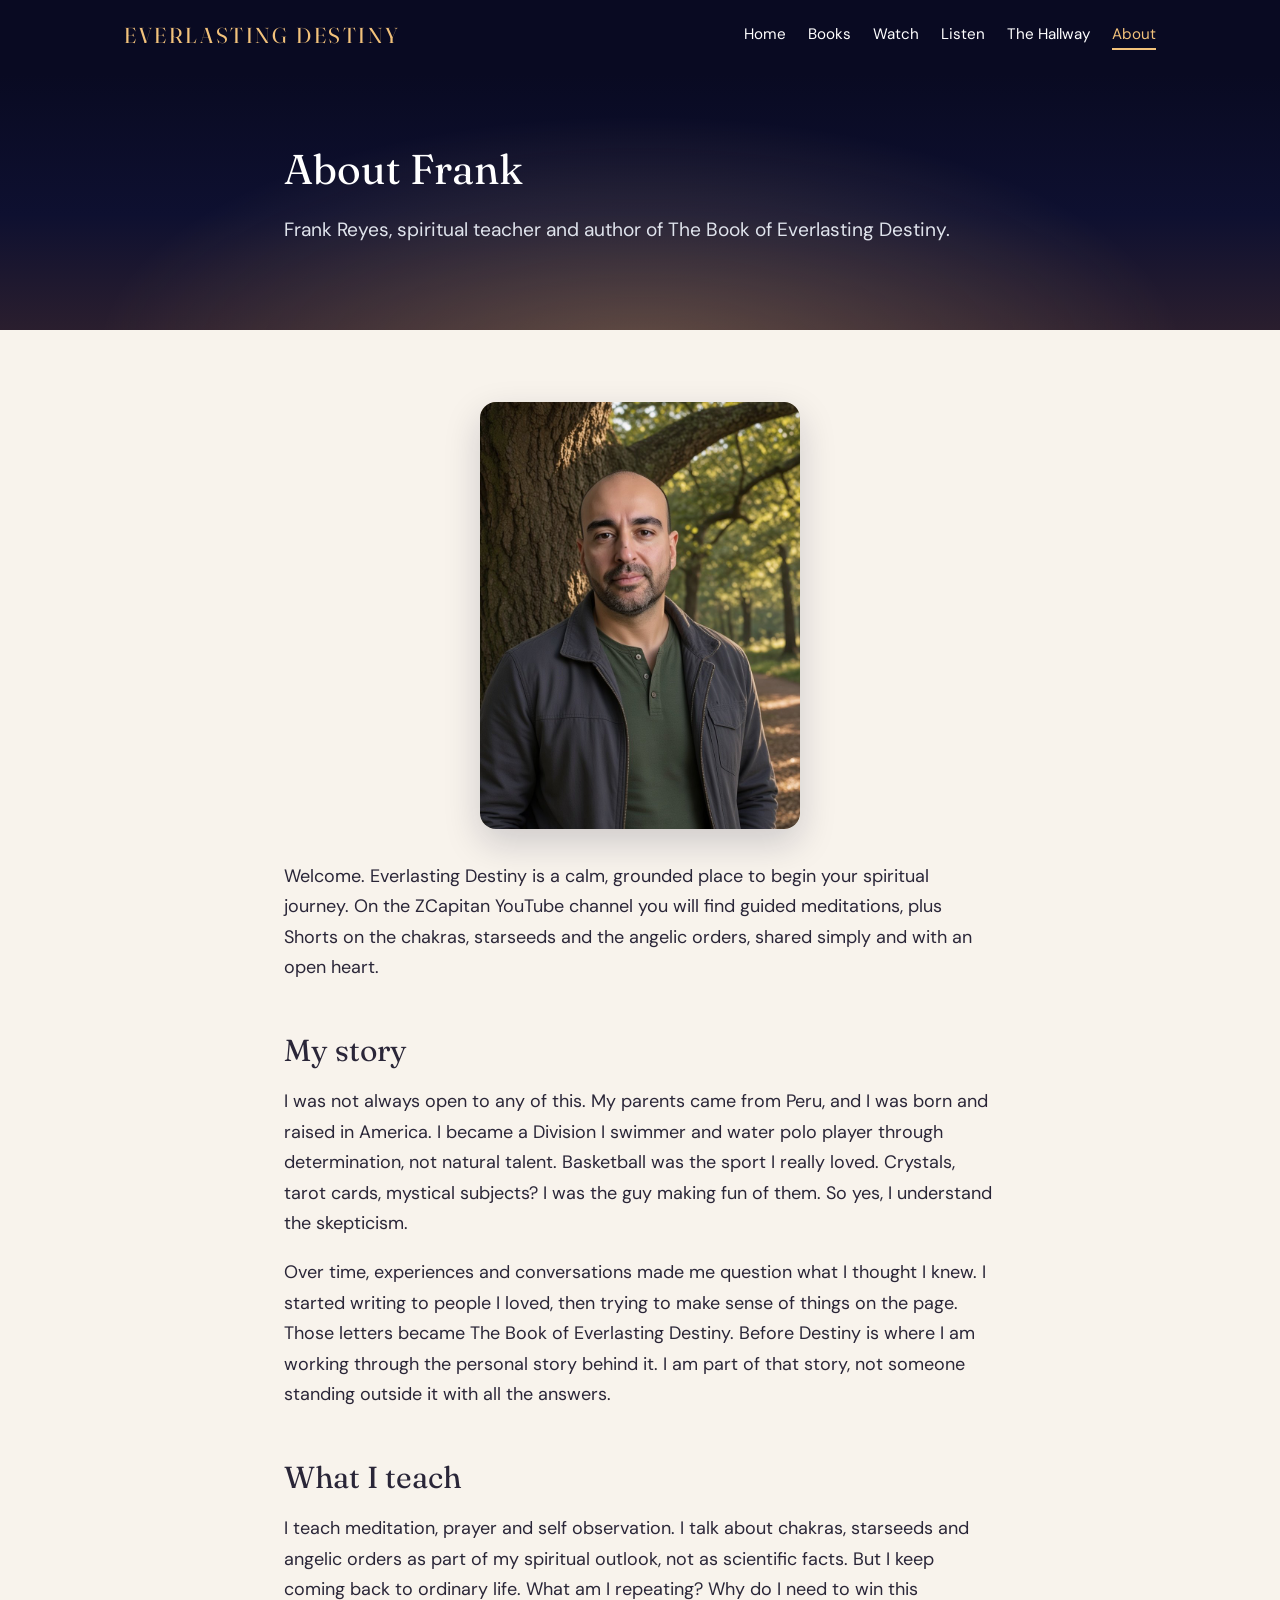
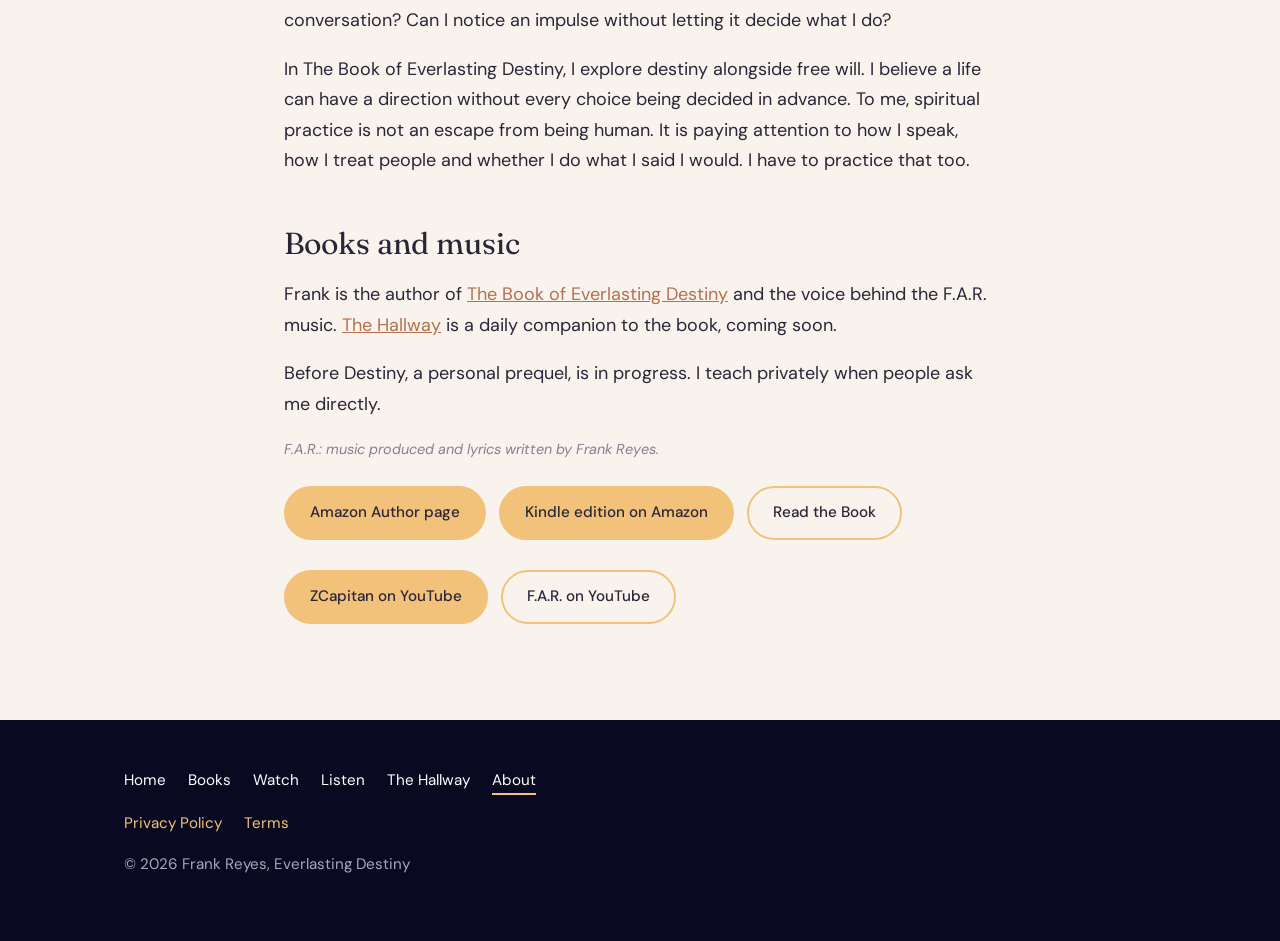
==== commit a9db6d37: "Replace the About portrait with Frank among the trees. Use a 3:4 frame so the new photo is shown in " ====
--- a/about.html
+++ b/about.html
@@ -67,7 +67,7 @@
 <p class="lead">Frank Reyes, spiritual teacher and author of The Book of Everlasting Destiny.</p>
 </div></section>
 <section><div class="wrap narrow">
-<div class="photo"><img src="images/frank-author.jpg" alt="Portrait of Frank Reyes" width="800" height="1525"></div>
+<div class="photo"><img src="images/frank-author-trees.jpg" alt="Portrait of Frank Reyes among trees" width="864" height="1152"></div>
 <p>Welcome. Everlasting Destiny is a calm, grounded place to begin your spiritual journey. On the ZCapitan YouTube channel you will find guided meditations, plus Shorts on the chakras, starseeds and the angelic orders, shared simply and with an open heart.</p>
 <h2>My story</h2>
 <p>I was not always open to any of this. My parents came from Peru, and I was born and raised in America. I became a Division I swimmer and water polo player through determination, not natural talent. Basketball was the sport I really loved. Crystals, tarot cards, mystical subjects? I was the guy making fun of them. So yes, I understand the skepticism.</p>
--- a/style.css
+++ b/style.css
@@ -55,9 +55,8 @@
 .grid{display:grid;grid-template-columns:repeat(3,1fr);gap:28px}
 .thumb{background:var(--gold-soft);color:var(--ink);aspect-ratio:16/9;display:flex;align-items:center;justify-content:center;border-radius:16px;font-family:"DM Sans",system-ui,sans-serif}
 .thumb.wide{margin:32px 0}
-.photo{background:var(--gold-soft);width:100%;max-width:280px;margin:0 auto 32px;border-radius:16px;overflow:hidden;aspect-ratio:800/1525;box-shadow:0 14px 36px rgba(14,16,48,.18)}
-.photo img{display:block;width:100%;height:100%;object-fit:cover;object-position:center top}
-@media(max-height:700px){.photo{aspect-ratio:2/3}}
+.photo{background:var(--gold-soft);width:100%;max-width:320px;margin:0 auto 32px;border-radius:16px;overflow:hidden;aspect-ratio:3/4;box-shadow:0 14px 36px rgba(14,16,48,.18)}
+.photo img{display:block;width:100%;height:100%;object-fit:cover;object-position:center}
 .tile h3{margin:.6em 0 .2em}
 .site-footer{background:var(--navy);color:#cfd5e2;padding:48px 0;font-size:.95rem}
 .site-footer nav a,.site-footer a{color:#fff;text-decoration:none;font-family:"DM Sans",system-ui,sans-serif}
